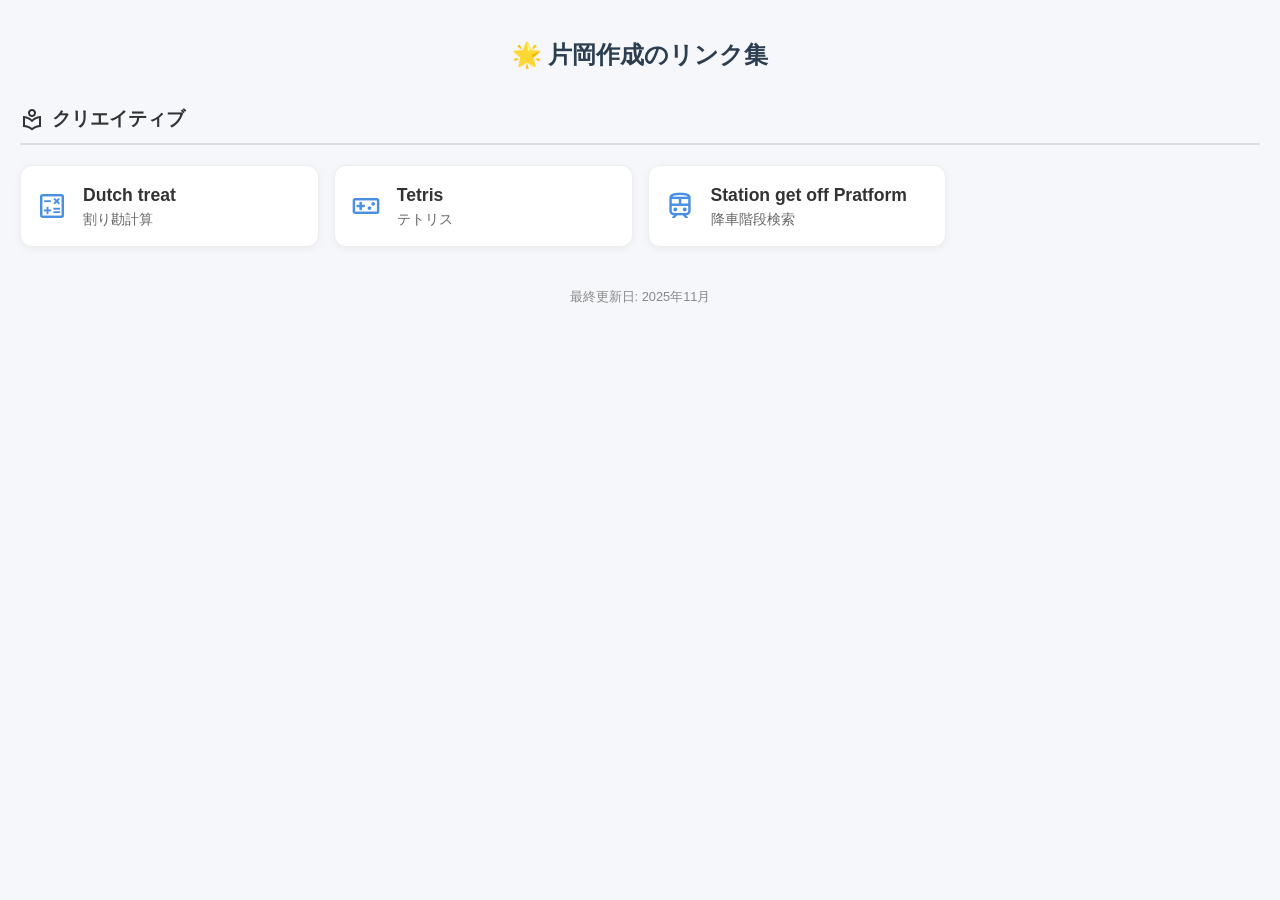
==== index.html @ 23e4f3ae "Add files via upload" ====
<!DOCTYPE html>
<html lang="ja">
<head>
    <meta charset="UTF-8">
    <meta name="viewport" content="width=device-width, initial-scale=1.0">
    <title>片岡作成のリンク集</title>
    <link rel="stylesheet" href="style.css">
    <link rel="stylesheet" href="https://fonts.googleapis.com/css2?family=Material+Symbols+Outlined:opsz,wght,FILL,GRAD@20..48,100..700,0..1,-50..200" />
</head>
<body>
    <header>
        <h1>🌟 片岡作成のリンク集</h1>
    </header>

    <main>
        <section class="link-category">
            <h2>
                <span class="material-symbols-outlined">local_library</span> 
                クリエイティブ
            </h2>
            <div class="link-grid">
                <a href="calc/index.html" class="link-card" target="_blank" rel="noopener noreferrer">
                    <span class="material-symbols-outlined icon">calculate</span>
                    <div class="text-group">
                        <span class="title">Dutch treat</span>
                        <small>割り勘計算</small>
                    </div>
                </a>

                <a href="tetris/index.html" class="link-card" target="_blank" rel="noopener noreferrer">
                    <span class="material-symbols-outlined icon">videogame_asset</span>
                    <div class="text-group">
                        <span class="title">Tetris</span>
                        <small>テトリス</small>
                    </div>
                </a>

                <a href="https://script.google.com/macros/s/AKfycbwDe3hh8ftMW3Swx-7ilKFv84ISjYGQ7AEsePKjllJewsQqXLZLRt-0hRzFyEb7oONsCw/exec" class="link-card" target="_blank" rel="noopener noreferrer">
                    <span class="material-symbols-outlined icon">train</span>
                    <div class="text-group">
                        <span class="title">Station get off Pratform</span>
                        <small>降車階段検索</small>
                    </div>
                </a>
            </div>
        </section>
    </main>

    <footer>
        <p>最終更新日: 2025年11月</p>
    </footer>
</body>
</html>
---- style.css ----
/* 基本設定 */
body {
    font-family: sans-serif;
    margin: 0;
    padding: 20px;
    background-color: #f5f7fa;
    color: #333;
    line-height: 1.6;
}

header {
    text-align: center;
    margin-bottom: 30px;
}

h1 {
    font-size: 1.5rem;
    color: #2c3e50;
}

/* カテゴリ見出し */
h2 {
    display: flex;
    align-items: center;
    gap: 8px;
    font-size: 1.2rem;
    border-bottom: 2px solid #ddd;
    padding-bottom: 8px;
    margin-bottom: 20px;
}

/* リンクを並べるグリッド */
.link-grid {
    display: grid;
    grid-template-columns: 1fr; /* スマホでは1列 */
    gap: 15px;
}

/* リンクカードのデザイン */
.link-card {
    display: flex;
    align-items: center;
    padding: 15px;
    background: #fff;
    text-decoration: none;
    color: inherit;
    border-radius: 12px;
    box-shadow: 0 2px 8px rgba(0,0,0,0.05);
    transition: transform 0.2s, box-shadow 0.2s;
    border: 1px solid #eee;
}

/* タップした時の反応 */
.link-card:active {
    transform: scale(0.98);
    background-color: #f0f0f0;
}

/* アイコンの設定 */
.icon {
    font-size: 32px !important;
    margin-right: 15px;
    color: #4a90e2;
}

/* テキストの配置 */
.text-group {
    display: flex;
    flex-direction: column;
}

.title {
    font-weight: bold;
    font-size: 1.1rem;
}

small {
    color: #666;
    font-size: 0.85rem;
}

/* フッター */
footer {
    text-align: center;
    margin-top: 40px;
    font-size: 0.8rem;
    color: #888;
}

/* タブレット・PC向けの調整 */
@media (min-width: 600px) {
    .link-grid {
        grid-template-columns: repeat(auto-fill, minmax(280px, 1fr));
    }
}
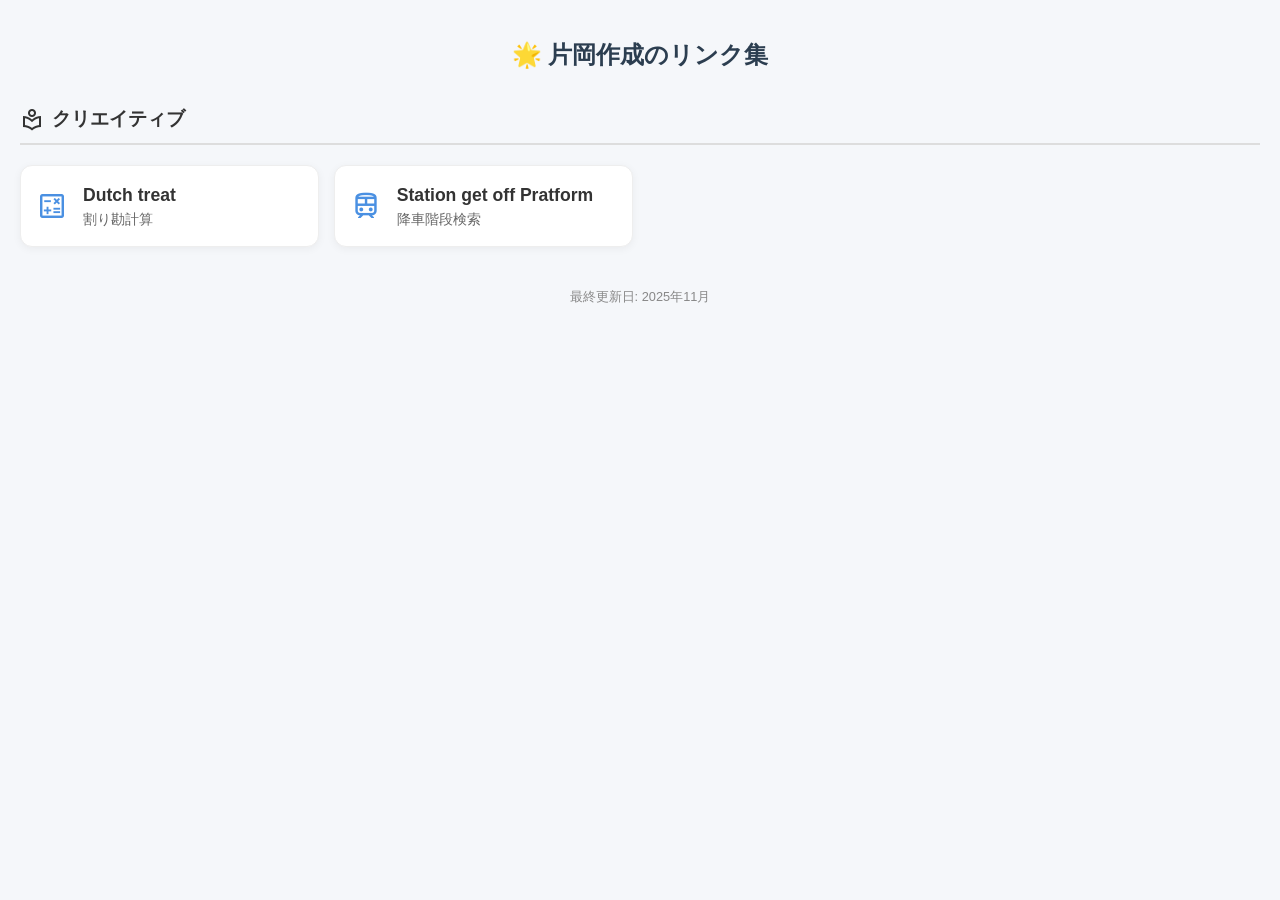
==== commit b23c4449: "Add files via upload" ====
--- a/index.html
+++ b/index.html
@@ -27,14 +27,6 @@
                     </div>
                 </a>
 
-                <a href="tetris/index.html" class="link-card" target="_blank" rel="noopener noreferrer">
-                    <span class="material-symbols-outlined icon">videogame_asset</span>
-                    <div class="text-group">
-                        <span class="title">Tetris</span>
-                        <small>テトリス</small>
-                    </div>
-                </a>
-
                 <a href="https://script.google.com/macros/s/AKfycbwDe3hh8ftMW3Swx-7ilKFv84ISjYGQ7AEsePKjllJewsQqXLZLRt-0hRzFyEb7oONsCw/exec" class="link-card" target="_blank" rel="noopener noreferrer">
                     <span class="material-symbols-outlined icon">train</span>
                     <div class="text-group">
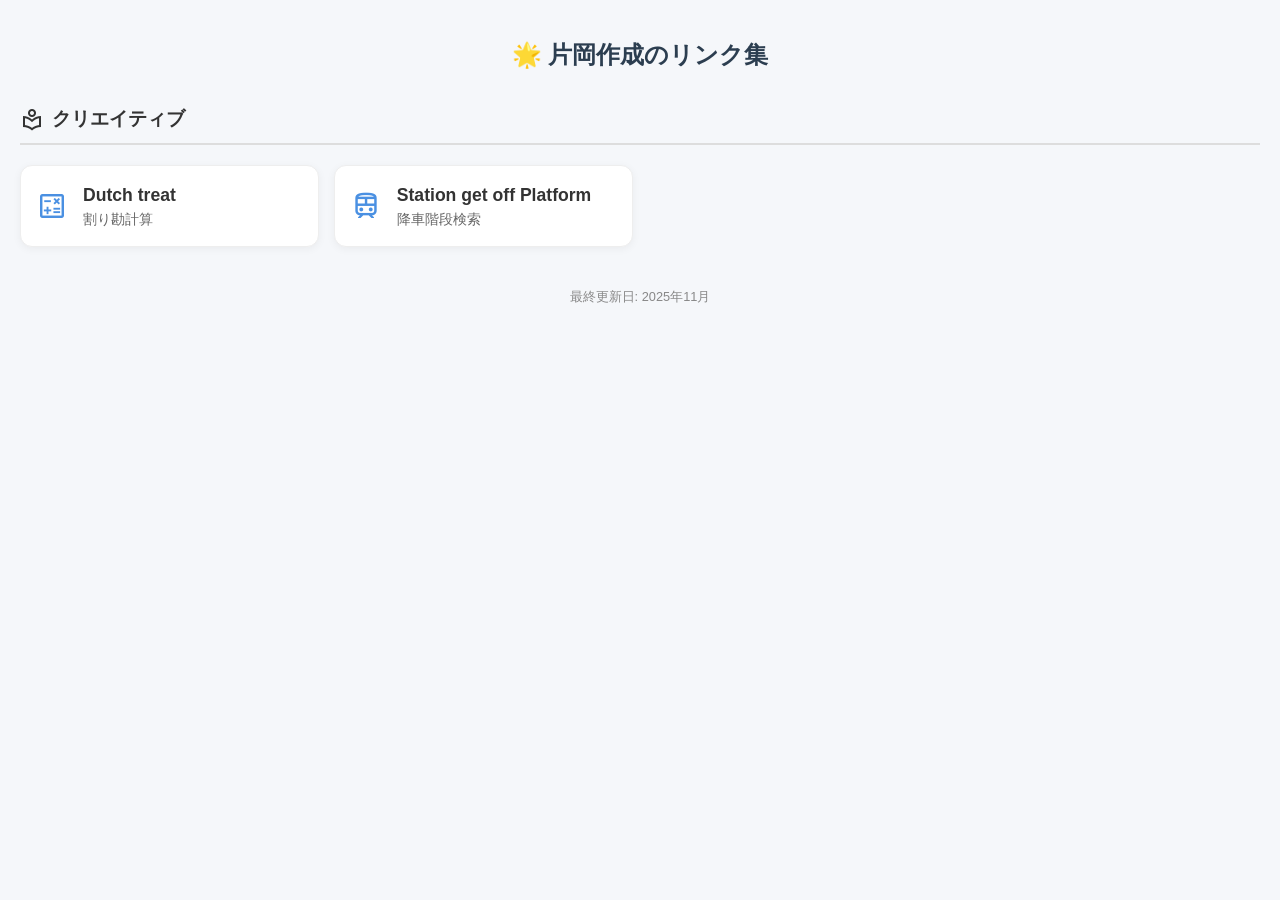
==== commit d084a312: "Add files via upload" ====
--- a/index.html
+++ b/index.html
@@ -27,10 +27,10 @@
                     </div>
                 </a>
 
-                <a href="https://script.google.com/macros/s/AKfycbwDe3hh8ftMW3Swx-7ilKFv84ISjYGQ7AEsePKjllJewsQqXLZLRt-0hRzFyEb7oONsCw/exec" class="link-card" target="_blank" rel="noopener noreferrer">
+                <a href="https://script.google.com/macros/s/AKfycbwTl2lUbJHfFJKNmXWGgOobQyp4mXCeTPrUDzKbES9U7btRTNbSQgEoIo-FObxG3J8DVQ/exec" class="link-card" target="_blank" rel="noopener noreferrer">
                     <span class="material-symbols-outlined icon">train</span>
                     <div class="text-group">
-                        <span class="title">Station get off Pratform</span>
+                        <span class="title">Station get off Platform</span>
                         <small>降車階段検索</small>
                     </div>
                 </a>
